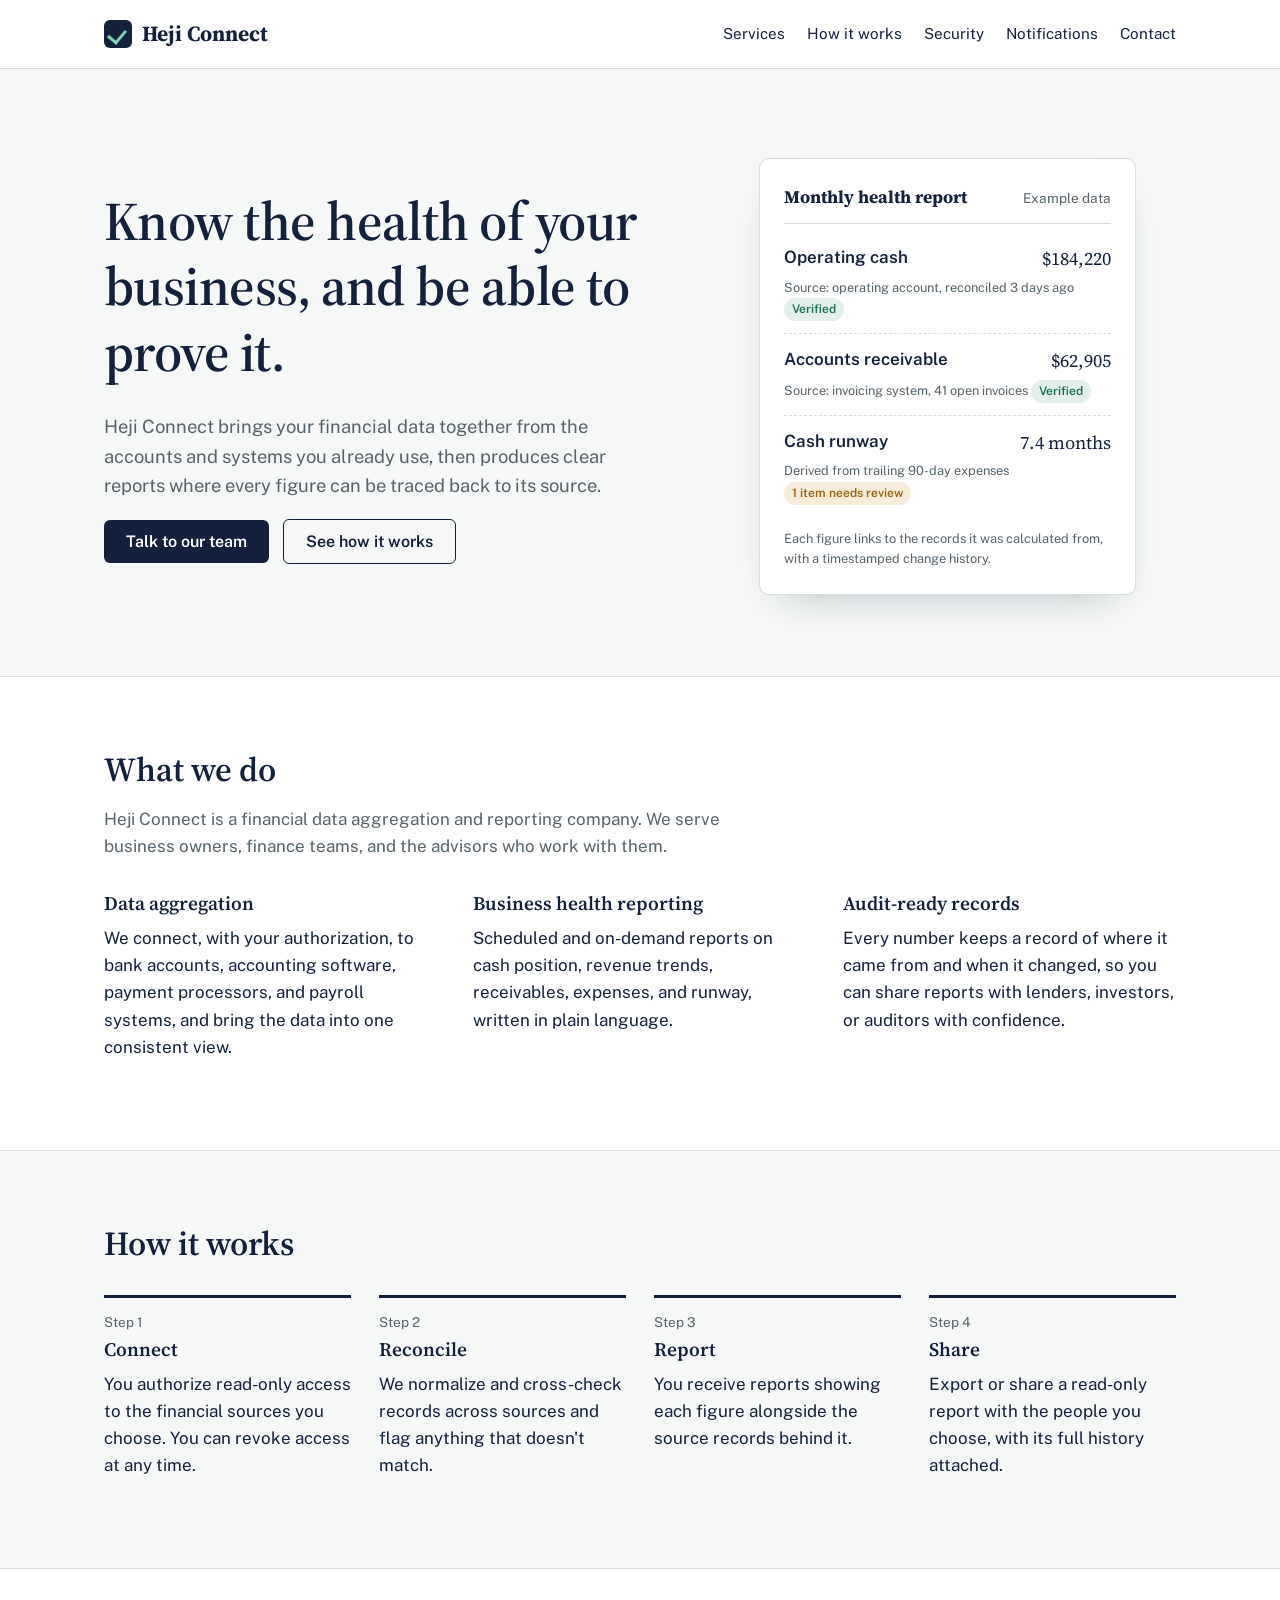
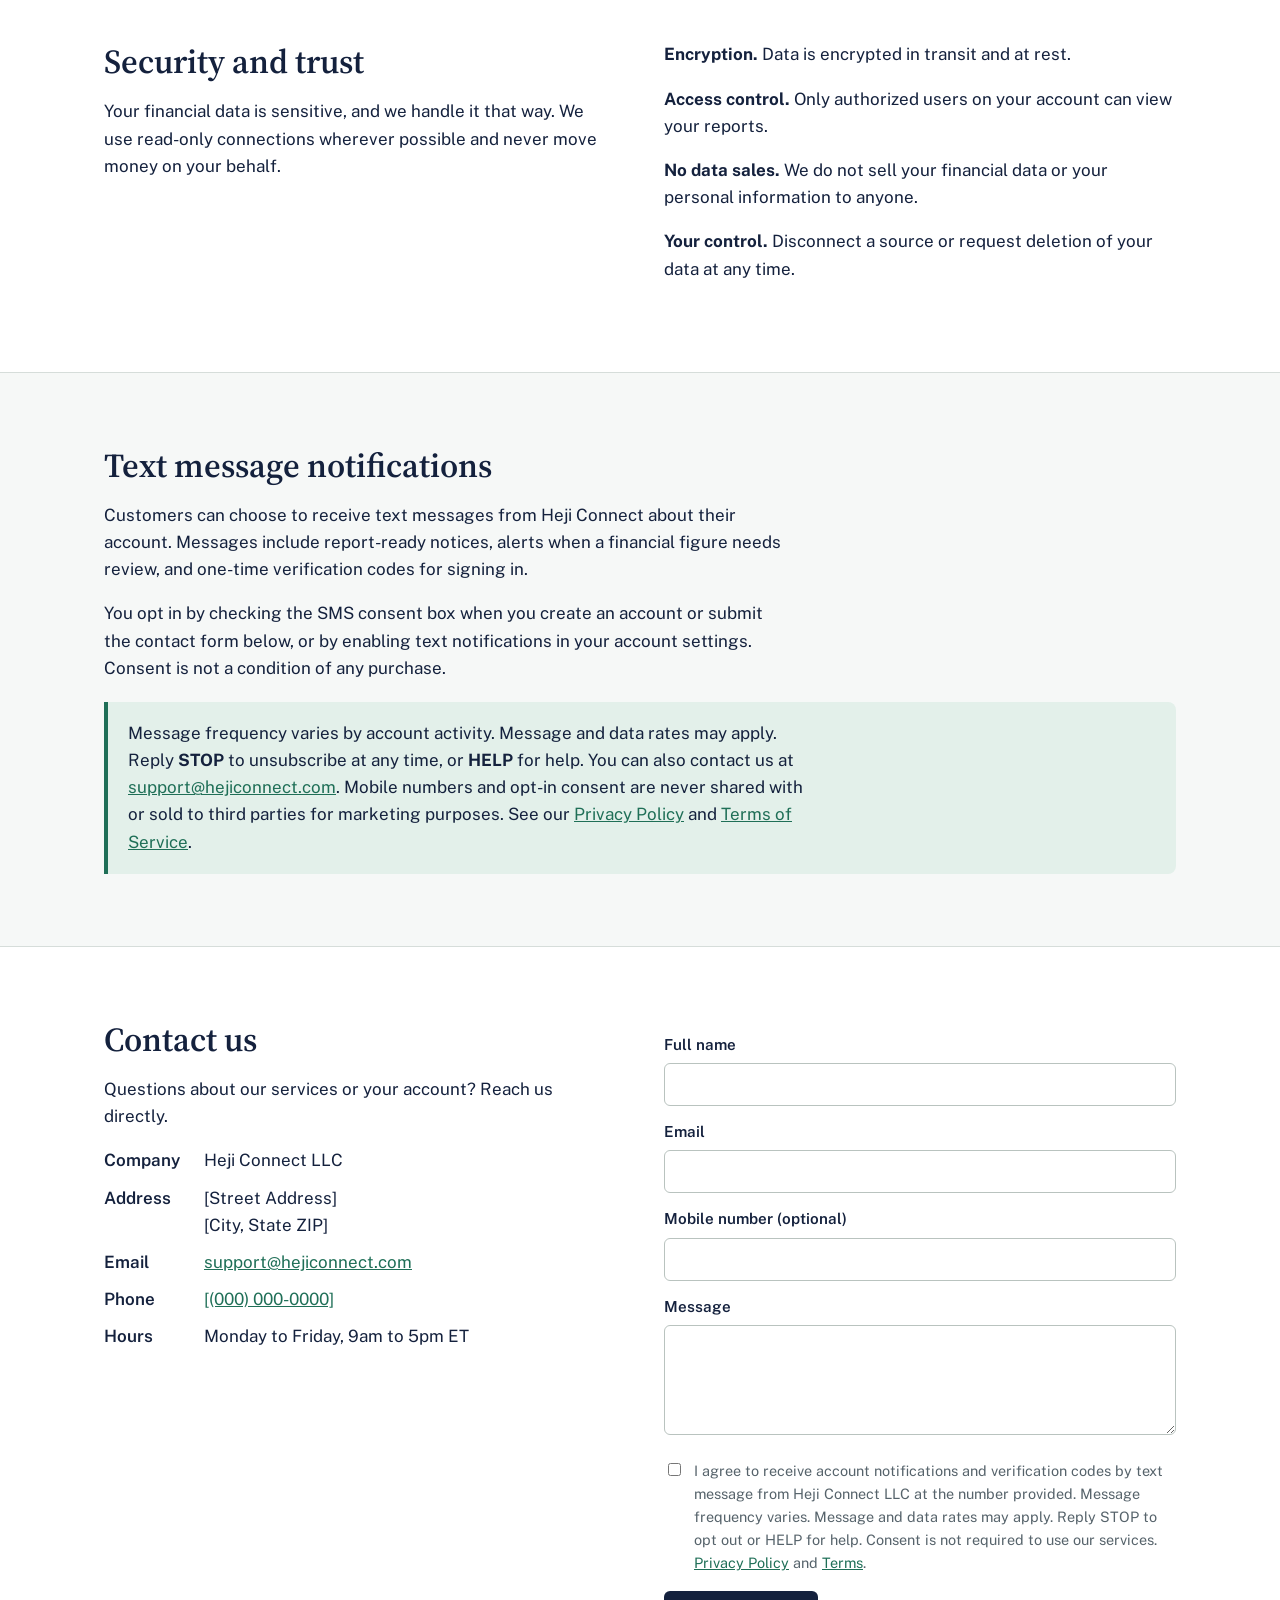
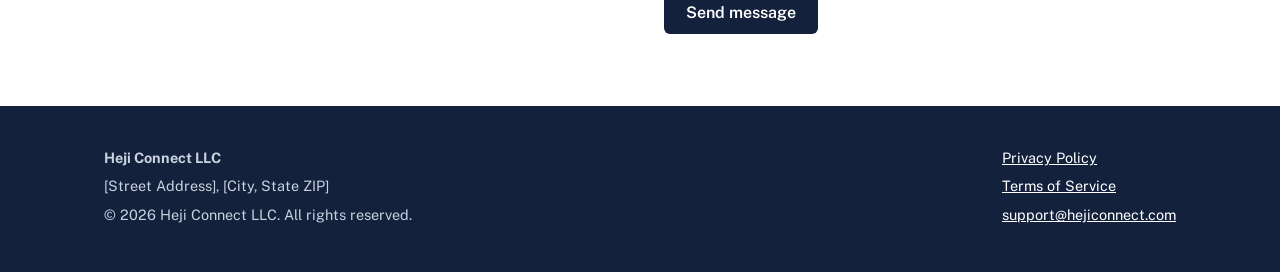
==== index.html @ 3a5df254 "initial code commit" ====
<!DOCTYPE html>
<html lang="en">
<head>
<meta charset="utf-8">
<meta name="viewport" content="width=device-width, initial-scale=1">
<title>Heji Connect LLC | Auditable Financial Data Aggregation and Reporting</title>
<meta name="description" content="Heji Connect LLC aggregates business financial data from connected sources and delivers auditable, source-traced reports on business health.">
<link rel="preconnect" href="https://fonts.googleapis.com">
<link rel="preconnect" href="https://fonts.gstatic.com" crossorigin>
<link href="https://fonts.googleapis.com/css2?family=Public+Sans:wght@400;600&family=Source+Serif+4:opsz,wght@8..60,600;8..60,700&display=swap" rel="stylesheet">
<link rel="stylesheet" href="styles.css">
</head>
<body>

<header class="site">
  <div class="wrap">
    <a class="brand" href="index.html"><span class="brand-mark" aria-hidden="true"></span>Heji Connect</a>
    <nav aria-label="Main">
      <ul>
        <li><a href="#services">Services</a></li>
        <li><a href="#how">How it works</a></li>
        <li><a href="#security">Security</a></li>
        <li><a href="#messaging">Notifications</a></li>
        <li><a href="#contact">Contact</a></li>
      </ul>
    </nav>
  </div>
</header>

<main>
  <div class="hero">
    <div class="wrap">
      <div>
        <h1>Know the health of your business, and be able to prove it.</h1>
        <p class="lead">Heji Connect brings your financial data together from the accounts and systems you already use, then produces clear reports where every figure can be traced back to its source.</p>
        <a class="btn" href="#contact">Talk to our team</a>
        <a class="btn secondary" href="#how">See how it works</a>
      </div>

      <figure class="report" aria-label="Example business health report">
        <div class="report-head">
          <strong>Monthly health report</strong>
          <span>Example data</span>
        </div>
        <div class="row">
          <span class="label">Operating cash</span><span class="val">$184,220</span>
          <span class="src">Source: operating account, reconciled 3 days ago <span class="badge">Verified</span></span>
        </div>
        <div class="row">
          <span class="label">Accounts receivable</span><span class="val">$62,905</span>
          <span class="src">Source: invoicing system, 41 open invoices <span class="badge">Verified</span></span>
        </div>
        <div class="row">
          <span class="label">Cash runway</span><span class="val">7.4 months</span>
          <span class="src">Derived from trailing 90-day expenses <span class="badge flag">1 item needs review</span></span>
        </div>
        <figcaption class="report-foot">Each figure links to the records it was calculated from, with a timestamped change history.</figcaption>
      </figure>
    </div>
  </div>

  <section id="services" class="alt">
    <div class="wrap">
      <h2>What we do</h2>
      <p class="muted">Heji Connect is a financial data aggregation and reporting company. We serve business owners, finance teams, and the advisors who work with them.</p>
      <div class="grid3">
        <div>
          <h3>Data aggregation</h3>
          <p>We connect, with your authorization, to bank accounts, accounting software, payment processors, and payroll systems, and bring the data into one consistent view.</p>
        </div>
        <div>
          <h3>Business health reporting</h3>
          <p>Scheduled and on-demand reports on cash position, revenue trends, receivables, expenses, and runway, written in plain language.</p>
        </div>
        <div>
          <h3>Audit-ready records</h3>
          <p>Every number keeps a record of where it came from and when it changed, so you can share reports with lenders, investors, or auditors with confidence.</p>
        </div>
      </div>
    </div>
  </section>

  <section id="how">
    <div class="wrap">
      <h2>How it works</h2>
      <ol class="steps">
        <li><h3>Connect</h3><p>You authorize read-only access to the financial sources you choose. You can revoke access at any time.</p></li>
        <li><h3>Reconcile</h3><p>We normalize and cross-check records across sources and flag anything that doesn't match.</p></li>
        <li><h3>Report</h3><p>You receive reports showing each figure alongside the source records behind it.</p></li>
        <li><h3>Share</h3><p>Export or share a read-only report with the people you choose, with its full history attached.</p></li>
      </ol>
    </div>
  </section>

  <section id="security" class="alt">
    <div class="wrap grid2">
      <div>
        <h2>Security and trust</h2>
        <p>Your financial data is sensitive, and we handle it that way. We use read-only connections wherever possible and never move money on your behalf.</p>
      </div>
      <div>
        <p><strong>Encryption.</strong> Data is encrypted in transit and at rest.</p>
        <p><strong>Access control.</strong> Only authorized users on your account can view your reports.</p>
        <p><strong>No data sales.</strong> We do not sell your financial data or your personal information to anyone.</p>
        <p><strong>Your control.</strong> Disconnect a source or request deletion of your data at any time.</p>
      </div>
    </div>
  </section>

  <section id="messaging">
    <div class="wrap">
      <h2>Text message notifications</h2>
      <p>Customers can choose to receive text messages from Heji Connect about their account. Messages include report-ready notices, alerts when a financial figure needs review, and one-time verification codes for signing in.</p>
      <p>You opt in by checking the SMS consent box when you create an account or submit the contact form below, or by enabling text notifications in your account settings. Consent is not a condition of any purchase.</p>
      <div class="notice">
        <p>Message frequency varies by account activity. Message and data rates may apply. Reply <strong>STOP</strong> to unsubscribe at any time, or <strong>HELP</strong> for help. You can also contact us at <a href="mailto:support@hejiconnect.com">support@hejiconnect.com</a>. Mobile numbers and opt-in consent are never shared with or sold to third parties for marketing purposes. See our <a href="privacy.html">Privacy Policy</a> and <a href="terms.html">Terms of Service</a>.</p>
      </div>
    </div>
  </section>

  <section id="contact" class="alt">
    <div class="wrap grid2">
      <div>
        <h2>Contact us</h2>
        <p>Questions about our services or your account? Reach us directly.</p>
        <dl class="contact">
          <dt>Company</dt><dd>Heji Connect LLC</dd>
          <dt>Address</dt><dd>[Street Address]<br>[City, State ZIP]</dd>
          <dt>Email</dt><dd><a href="mailto:support@hejiconnect.com">support@hejiconnect.com</a></dd>
          <dt>Phone</dt><dd><a href="tel:+10000000000">[(000) 000-0000]</a></dd>
          <dt>Hours</dt><dd>Monday to Friday, 9am to 5pm ET</dd>
        </dl>
      </div>
      <form action="mailto:support@hejiconnect.com" method="post" enctype="text/plain">
        <label for="name">Full name</label>
        <input id="name" name="name" autocomplete="name" required>
        <label for="email">Email</label>
        <input id="email" name="email" type="email" autocomplete="email" required>
        <label for="phone">Mobile number (optional)</label>
        <input id="phone" name="phone" type="tel" autocomplete="tel">
        <label for="msg">Message</label>
        <textarea id="msg" name="message" required></textarea>
        <label class="check">
          <input type="checkbox" name="sms_consent" value="yes">
          <span>I agree to receive account notifications and verification codes by text message from Heji Connect LLC at the number provided. Message frequency varies. Message and data rates may apply. Reply STOP to opt out or HELP for help. Consent is not required to use our services. <a href="privacy.html">Privacy Policy</a> and <a href="terms.html">Terms</a>.</span>
        </label>
        <button class="btn" type="submit">Send message</button>
      </form>
    </div>
  </section>
</main>

<footer>
  <div class="wrap">
    <div>
      <p><strong>Heji Connect LLC</strong></p>
      <p>[Street Address], [City, State ZIP]</p>
      <p>&copy; <span id="yr">2026</span> Heji Connect LLC. All rights reserved.</p>
    </div>
    <div>
      <p><a href="privacy.html">Privacy Policy</a></p>
      <p><a href="terms.html">Terms of Service</a></p>
      <p><a href="mailto:support@hejiconnect.com">support@hejiconnect.com</a></p>
    </div>
  </div>
</footer>
<script>document.getElementById("yr").textContent=new Date().getFullYear();</script>
</body>
</html>
---- styles.css ----
:root{
  --ink:#14213D;--slate:#56636B;--paper:#F6F8F7;--white:#FFFFFF;
  --rule:#D6DDDA;--verify:#1F6F57;--verify-soft:#E3F0EA;--flag:#9A6414;
  --serif:"Source Serif 4",Georgia,"Times New Roman",serif;
  --sans:"Public Sans",system-ui,-apple-system,"Segoe UI",Roboto,sans-serif;
}
*{box-sizing:border-box}
html{scroll-behavior:smooth}
@media (prefers-reduced-motion:reduce){html{scroll-behavior:auto}}
body{margin:0;background:var(--paper);color:var(--ink);font:17px/1.6 var(--sans)}
a{color:var(--verify)}
a:focus-visible,button:focus-visible{outline:3px solid var(--verify);outline-offset:3px}
.wrap{max-width:1120px;margin:0 auto;padding:0 24px}
h1,h2,h3{font-family:var(--serif);font-weight:600;line-height:1.2;margin:0 0 .5em}
h1{font-size:clamp(2.2rem,5vw,3.4rem);letter-spacing:-.01em}
h2{font-size:clamp(1.6rem,3vw,2.1rem)}
h3{font-size:1.2rem}
p{margin:0 0 1em;max-width:68ch}
.muted{color:var(--slate)}

/* header */
header.site{background:var(--white);border-bottom:1px solid var(--rule)}
header.site .wrap{display:flex;align-items:center;justify-content:space-between;gap:16px;min-height:68px;flex-wrap:wrap}
.brand{font-family:var(--serif);font-weight:700;font-size:1.35rem;color:var(--ink);text-decoration:none;display:flex;align-items:center;gap:10px}
.brand-mark{width:28px;height:28px;border-radius:6px;background:var(--ink);position:relative}
.brand-mark::after{content:"";position:absolute;left:7px;top:6px;width:9px;height:14px;border-right:3px solid #7FD1B0;border-bottom:3px solid #7FD1B0;transform:rotate(40deg)}
nav ul{list-style:none;display:flex;gap:22px;margin:0;padding:0;flex-wrap:wrap}
nav a{color:var(--ink);text-decoration:none;font-size:.95rem}
nav a:hover{color:var(--verify)}

/* hero */
.hero{padding:72px 0 64px}
.hero .wrap{display:grid;grid-template-columns:1.1fr .9fr;gap:56px;align-items:center}
.hero p.lead{font-size:1.15rem;color:var(--slate)}
.btn{display:inline-block;padding:12px 22px;border-radius:6px;background:var(--ink);color:#fff;text-decoration:none;font-weight:600;border:0;font:600 1rem var(--sans);cursor:pointer}
.btn:hover{background:#0c1528}
.btn.secondary{background:transparent;color:var(--ink);border:1px solid var(--ink);margin-left:10px}

/* the signature element: a sample report with provenance on each figure */
.report{background:var(--white);border:1px solid var(--rule);border-radius:10px;padding:24px;box-shadow:0 18px 40px -24px rgba(20,33,61,.35)}
.report-head{display:flex;justify-content:space-between;align-items:baseline;border-bottom:1px solid var(--rule);padding-bottom:12px;margin-bottom:8px}
.report-head strong{font-family:var(--serif);font-size:1.1rem}
.report-head span{font-size:.85rem;color:var(--slate)}
.row{display:grid;grid-template-columns:1fr auto;gap:4px 12px;padding:12px 0;border-bottom:1px dashed var(--rule)}
.row:last-of-type{border-bottom:0}
.row .label{font-weight:600}
.row .val{font-family:var(--serif);font-size:1.15rem;text-align:right}
.row .src{grid-column:1/-1;font-size:.8rem;color:var(--slate)}
.badge{display:inline-block;font-size:.75rem;padding:2px 8px;border-radius:99px;background:var(--verify-soft);color:var(--verify);font-weight:600}
.badge.flag{background:#F7ECDA;color:var(--flag)}
.report-foot{margin-top:12px;font-size:.8rem;color:var(--slate)}

/* sections */
section{padding:72px 0;border-top:1px solid var(--rule)}
section.alt{background:var(--white)}
.grid3{display:grid;grid-template-columns:repeat(3,1fr);gap:36px;margin-top:32px}
.grid2{display:grid;grid-template-columns:1fr 1fr;gap:48px}
.steps{list-style:none;counter-reset:s;padding:0;margin:32px 0 0;display:grid;grid-template-columns:repeat(4,1fr);gap:28px}
.steps li{counter-increment:s;border-top:3px solid var(--ink);padding-top:14px}
.steps li::before{content:"Step " counter(s);display:block;font-size:.85rem;color:var(--slate);margin-bottom:4px}
.notice{background:var(--verify-soft);border-left:4px solid var(--verify);padding:18px 20px;border-radius:0 8px 8px 0;margin-top:20px}
.notice p:last-child{margin:0}
dl.contact{display:grid;grid-template-columns:max-content 1fr;gap:10px 24px;margin:0}
dl.contact dt{font-weight:600}
dl.contact dd{margin:0}

/* form */
form label{display:block;font-weight:600;margin:14px 0 6px;font-size:.95rem}
form input,form textarea{width:100%;padding:11px 12px;border:1px solid #B9C3BF;border-radius:6px;font:1rem var(--sans);background:#fff;color:var(--ink)}
form textarea{min-height:110px;resize:vertical}
.check{display:flex;gap:10px;align-items:flex-start;margin:16px 0;font-weight:400;font-size:.9rem;color:var(--slate)}
.check input{width:auto;margin-top:4px}

/* legal pages */
.legal{padding:56px 0 80px}
.legal .wrap{max-width:780px}
.legal h2{font-size:1.4rem;margin-top:1.8em}
.legal li{margin-bottom:.4em}

/* footer */
footer{background:var(--ink);color:#C9D2DE;padding:40px 0;font-size:.9rem}
footer .wrap{display:flex;justify-content:space-between;gap:24px;flex-wrap:wrap}
footer a{color:#fff}
footer p{margin:0 0 .4em}

@media (max-width:900px){
  .hero .wrap,.grid2{grid-template-columns:1fr}
  .grid3{grid-template-columns:1fr}
  .steps{grid-template-columns:1fr 1fr}
}
@media (max-width:520px){
  .steps{grid-template-columns:1fr}
  .btn.secondary{margin:10px 0 0}
}
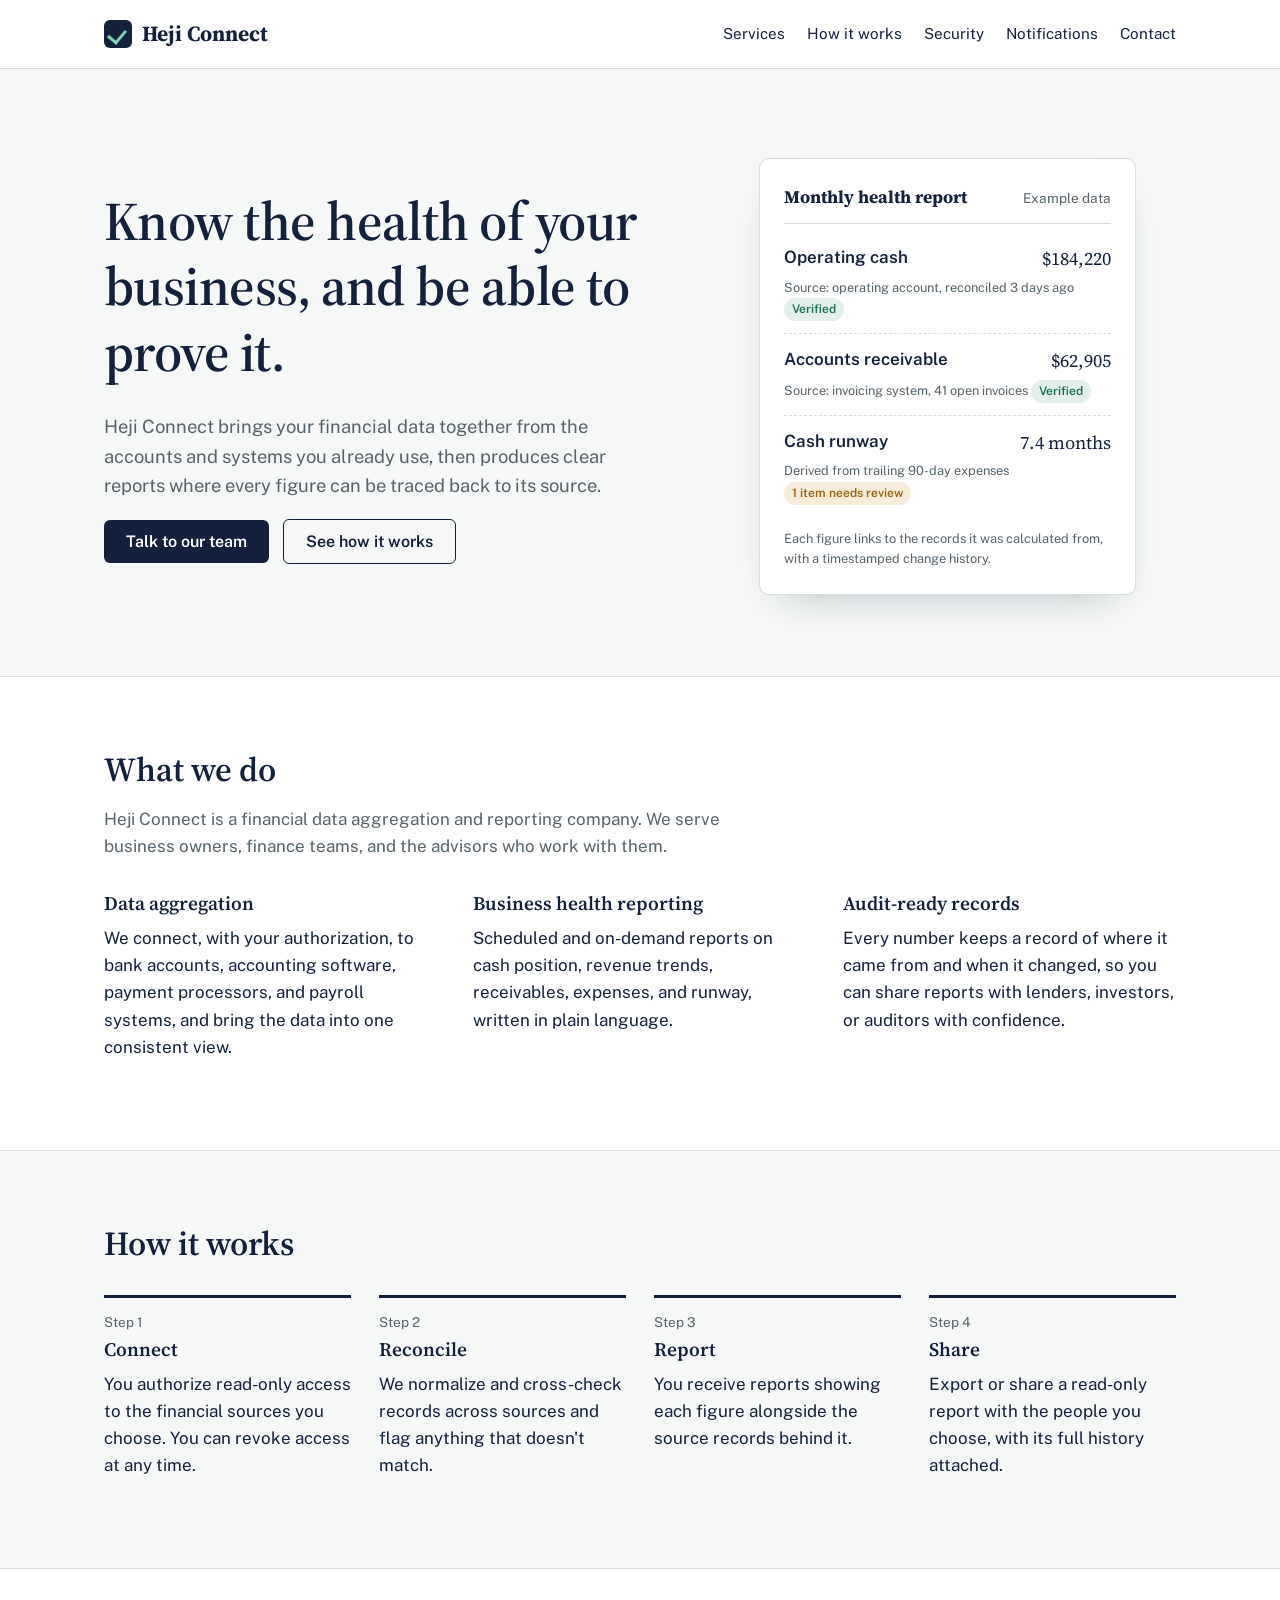
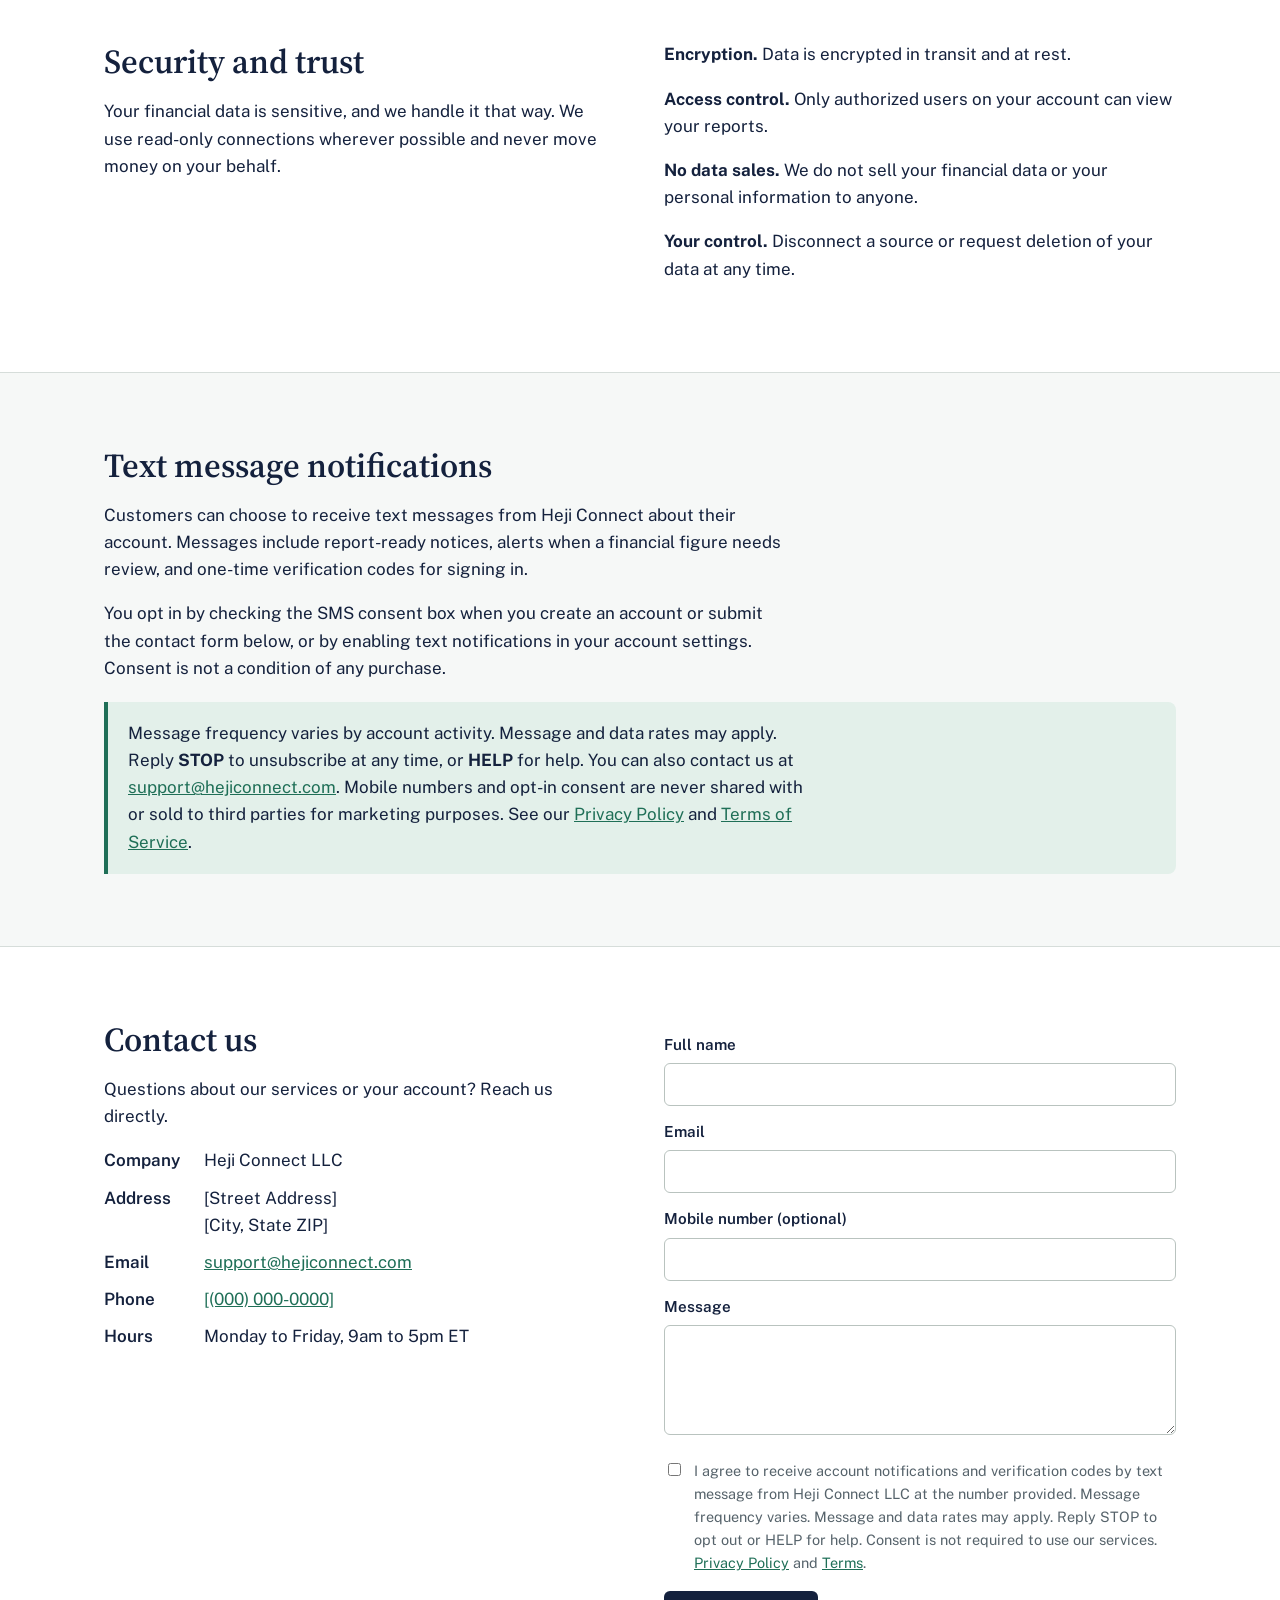
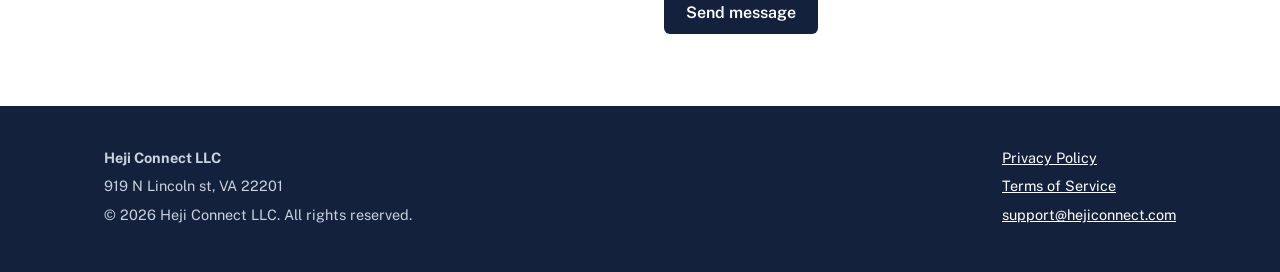
==== commit 7f05530d: "updated business info" ====
--- a/index.html
+++ b/index.html
@@ -154,7 +154,7 @@
   <div class="wrap">
     <div>
       <p><strong>Heji Connect LLC</strong></p>
-      <p>[Street Address], [City, State ZIP]</p>
+      <p>919 N Lincoln st, VA 22201 </p>
       <p>&copy; <span id="yr">2026</span> Heji Connect LLC. All rights reserved.</p>
     </div>
     <div>
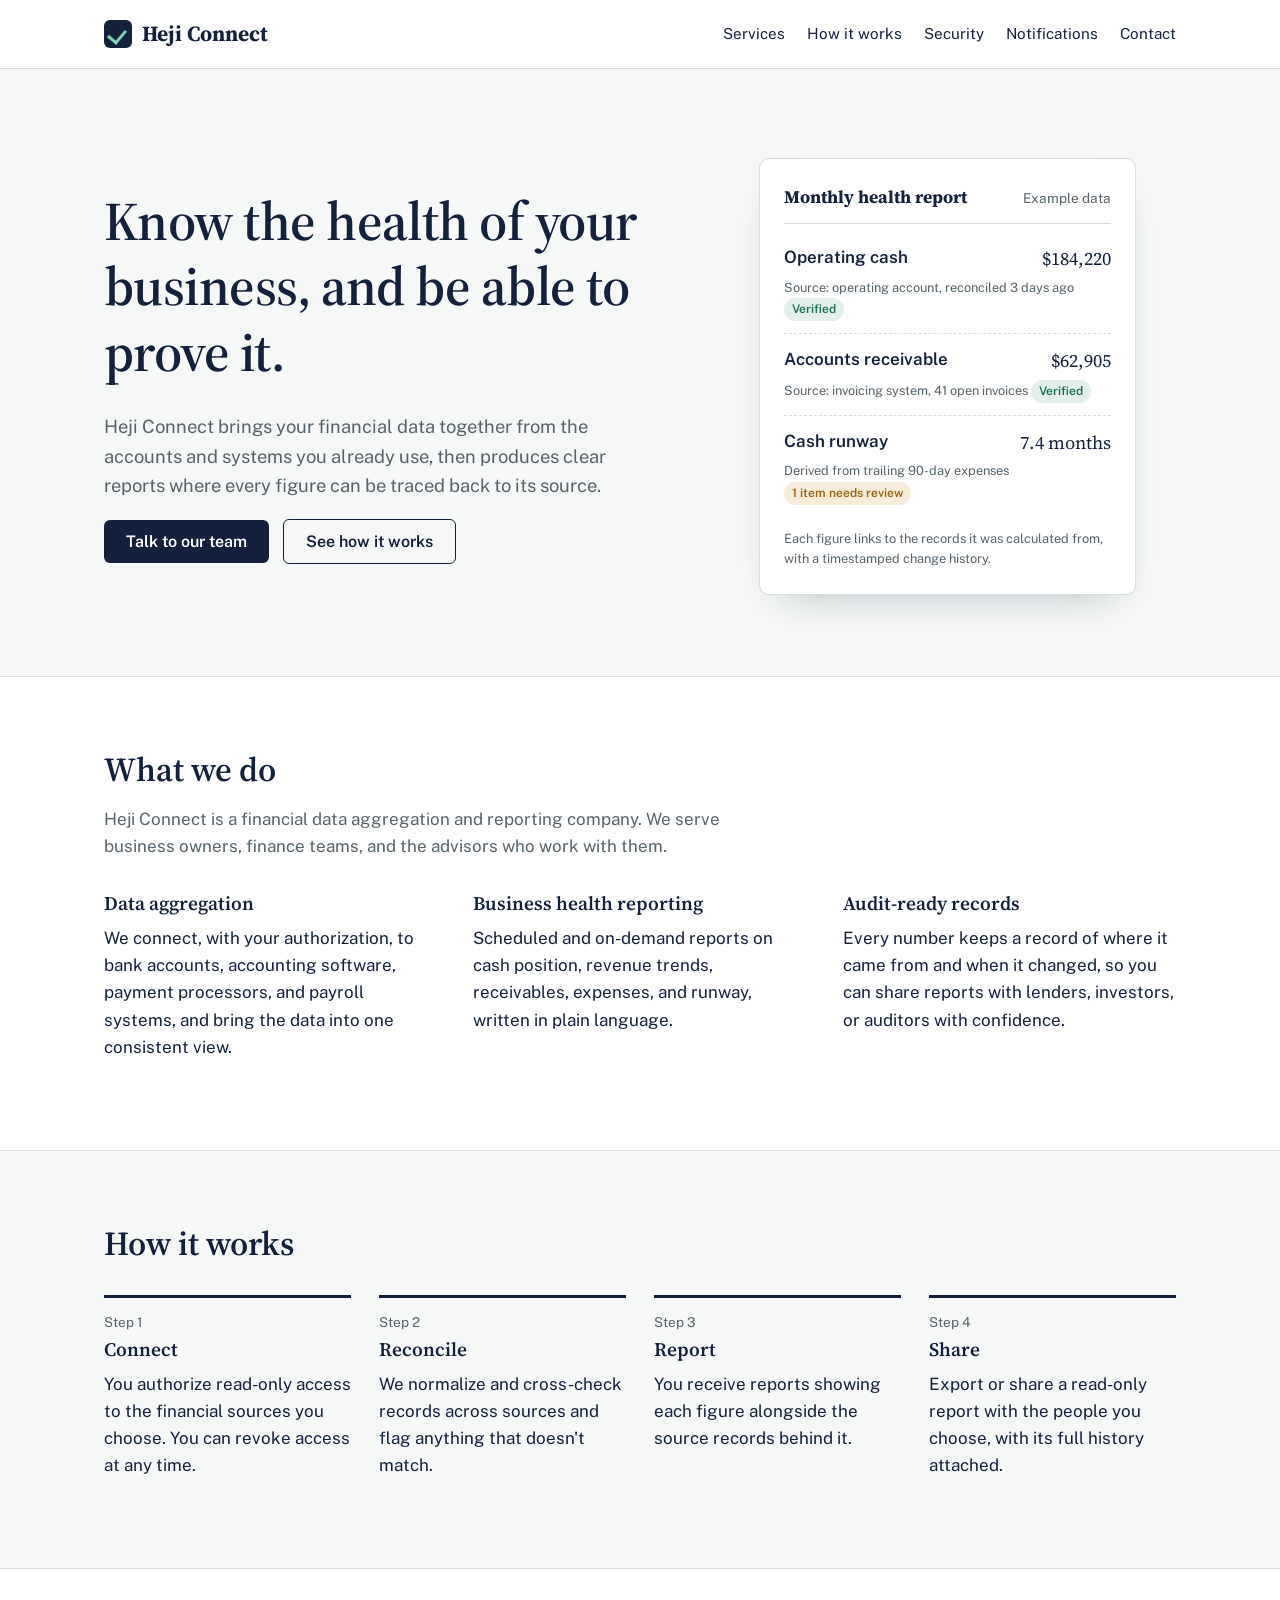
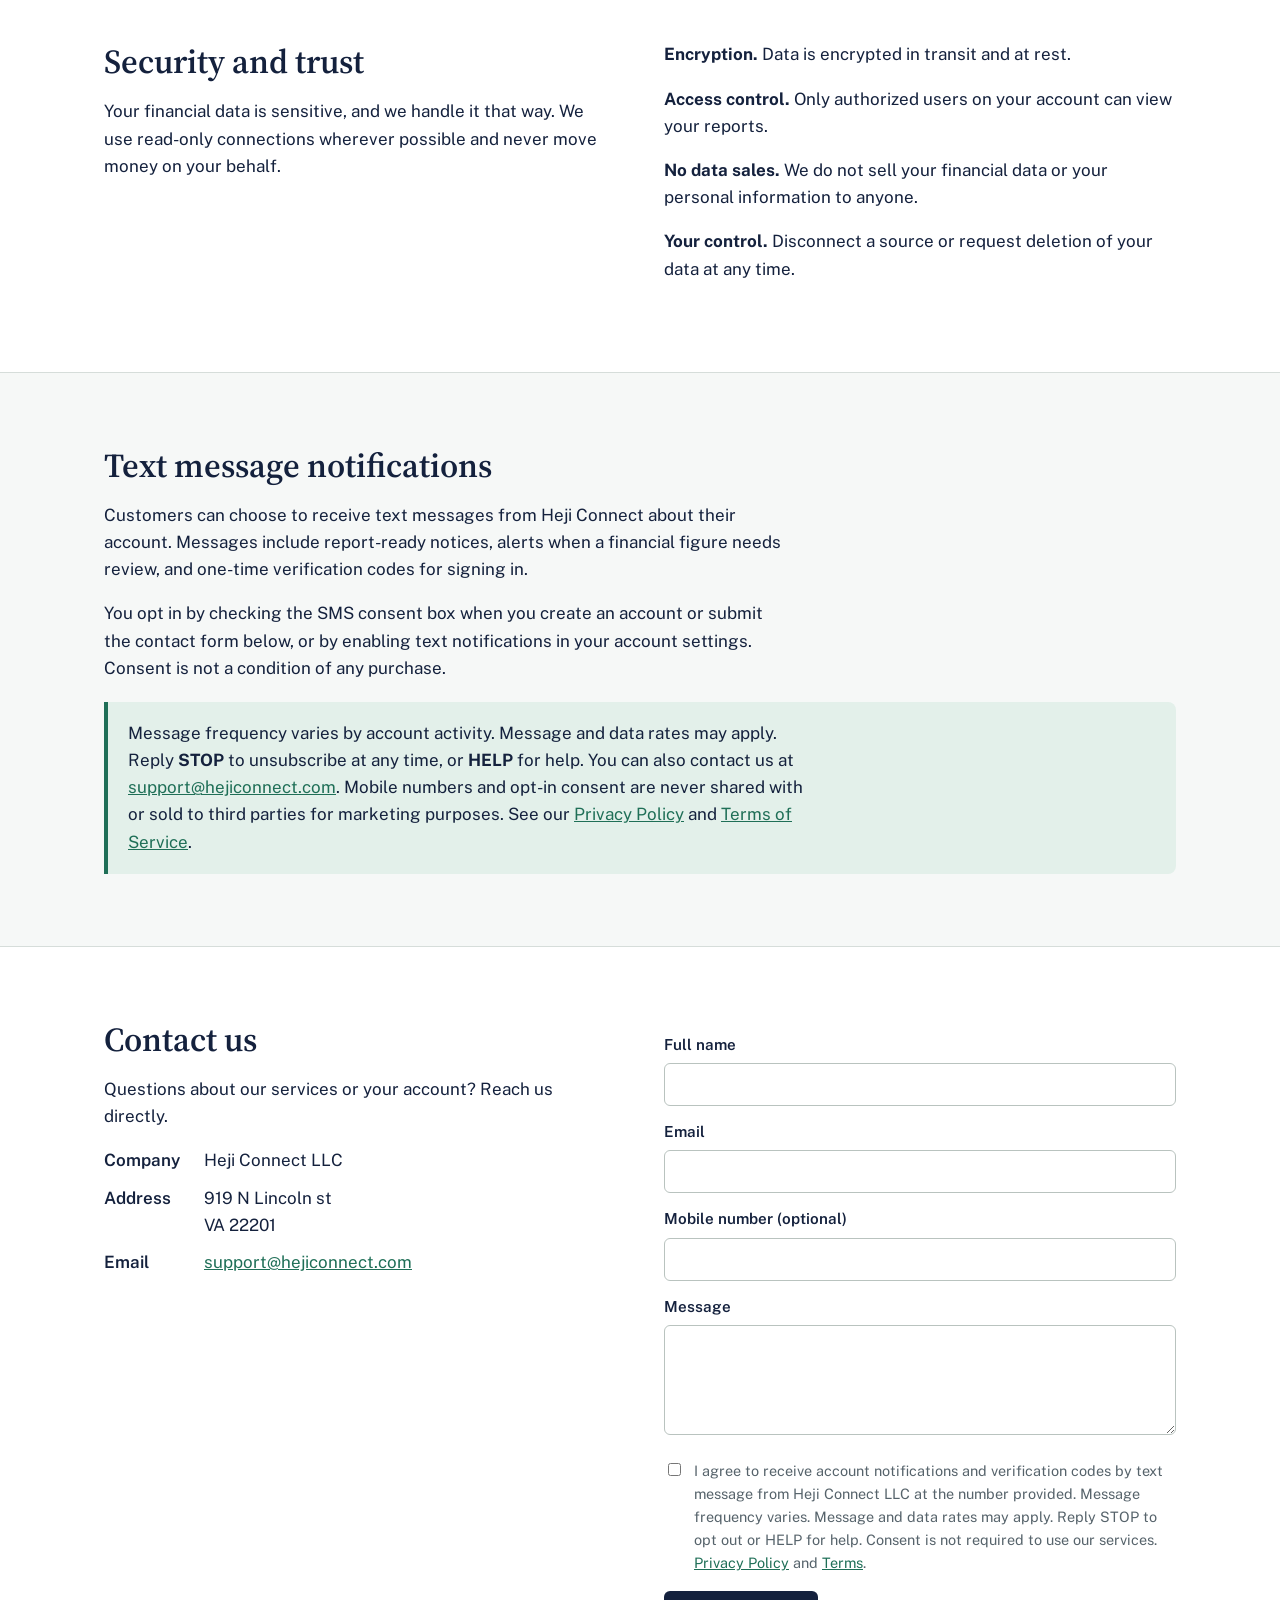
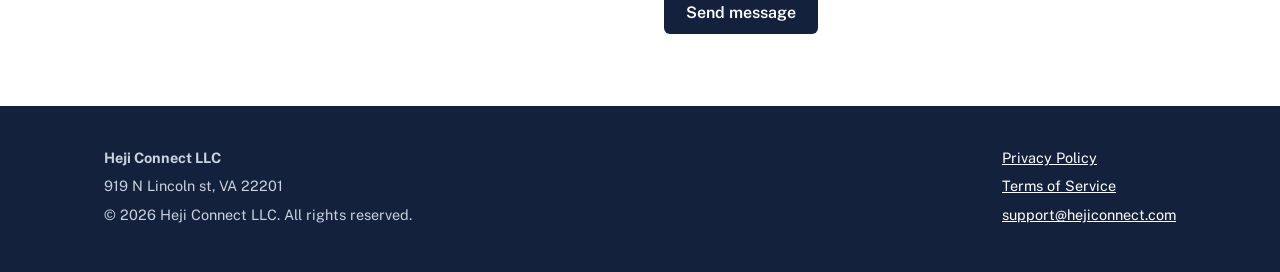
==== commit ff5fe816: "updated contact info again" ====
--- a/index.html
+++ b/index.html
@@ -125,10 +125,10 @@
         <p>Questions about our services or your account? Reach us directly.</p>
         <dl class="contact">
           <dt>Company</dt><dd>Heji Connect LLC</dd>
-          <dt>Address</dt><dd>[Street Address]<br>[City, State ZIP]</dd>
+          <dt>Address</dt><dd>919 N Lincoln st<br>VA 22201</dd>
           <dt>Email</dt><dd><a href="mailto:support@hejiconnect.com">support@hejiconnect.com</a></dd>
-          <dt>Phone</dt><dd><a href="tel:+10000000000">[(000) 000-0000]</a></dd>
-          <dt>Hours</dt><dd>Monday to Friday, 9am to 5pm ET</dd>
+          <!-- <dt>Phone</dt><dd><a href="tel:+10000000000">[(000) 000-0000]</a></dd> -->
+          <!-- <dt>Hours</dt><dd>Monday to Friday, 9am to 5pm ET</dd> -->
         </dl>
       </div>
       <form action="mailto:support@hejiconnect.com" method="post" enctype="text/plain">
@@ -154,7 +154,7 @@
   <div class="wrap">
     <div>
       <p><strong>Heji Connect LLC</strong></p>
-      <p>919 N Lincoln st, VA 22201 </p>
+      <p>919 N Lincoln st, VA 22201</p>
       <p>&copy; <span id="yr">2026</span> Heji Connect LLC. All rights reserved.</p>
     </div>
     <div>
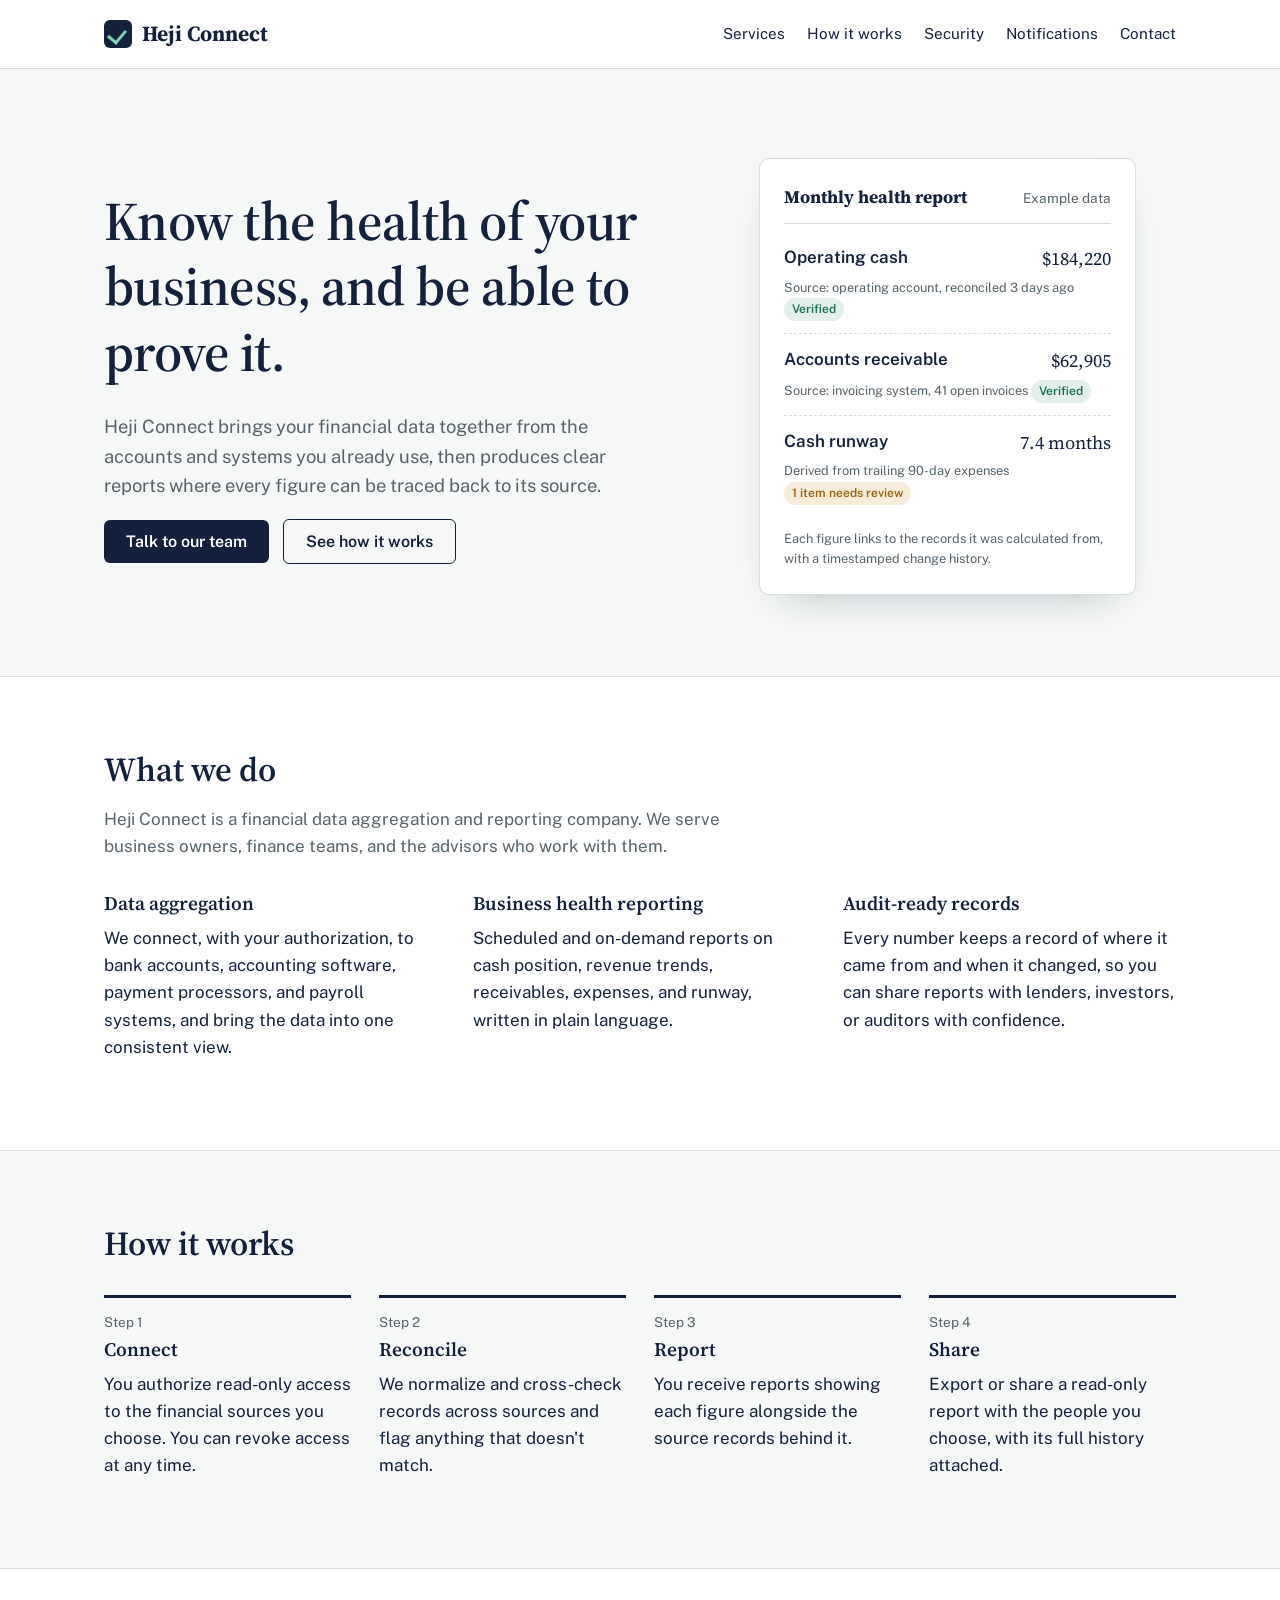
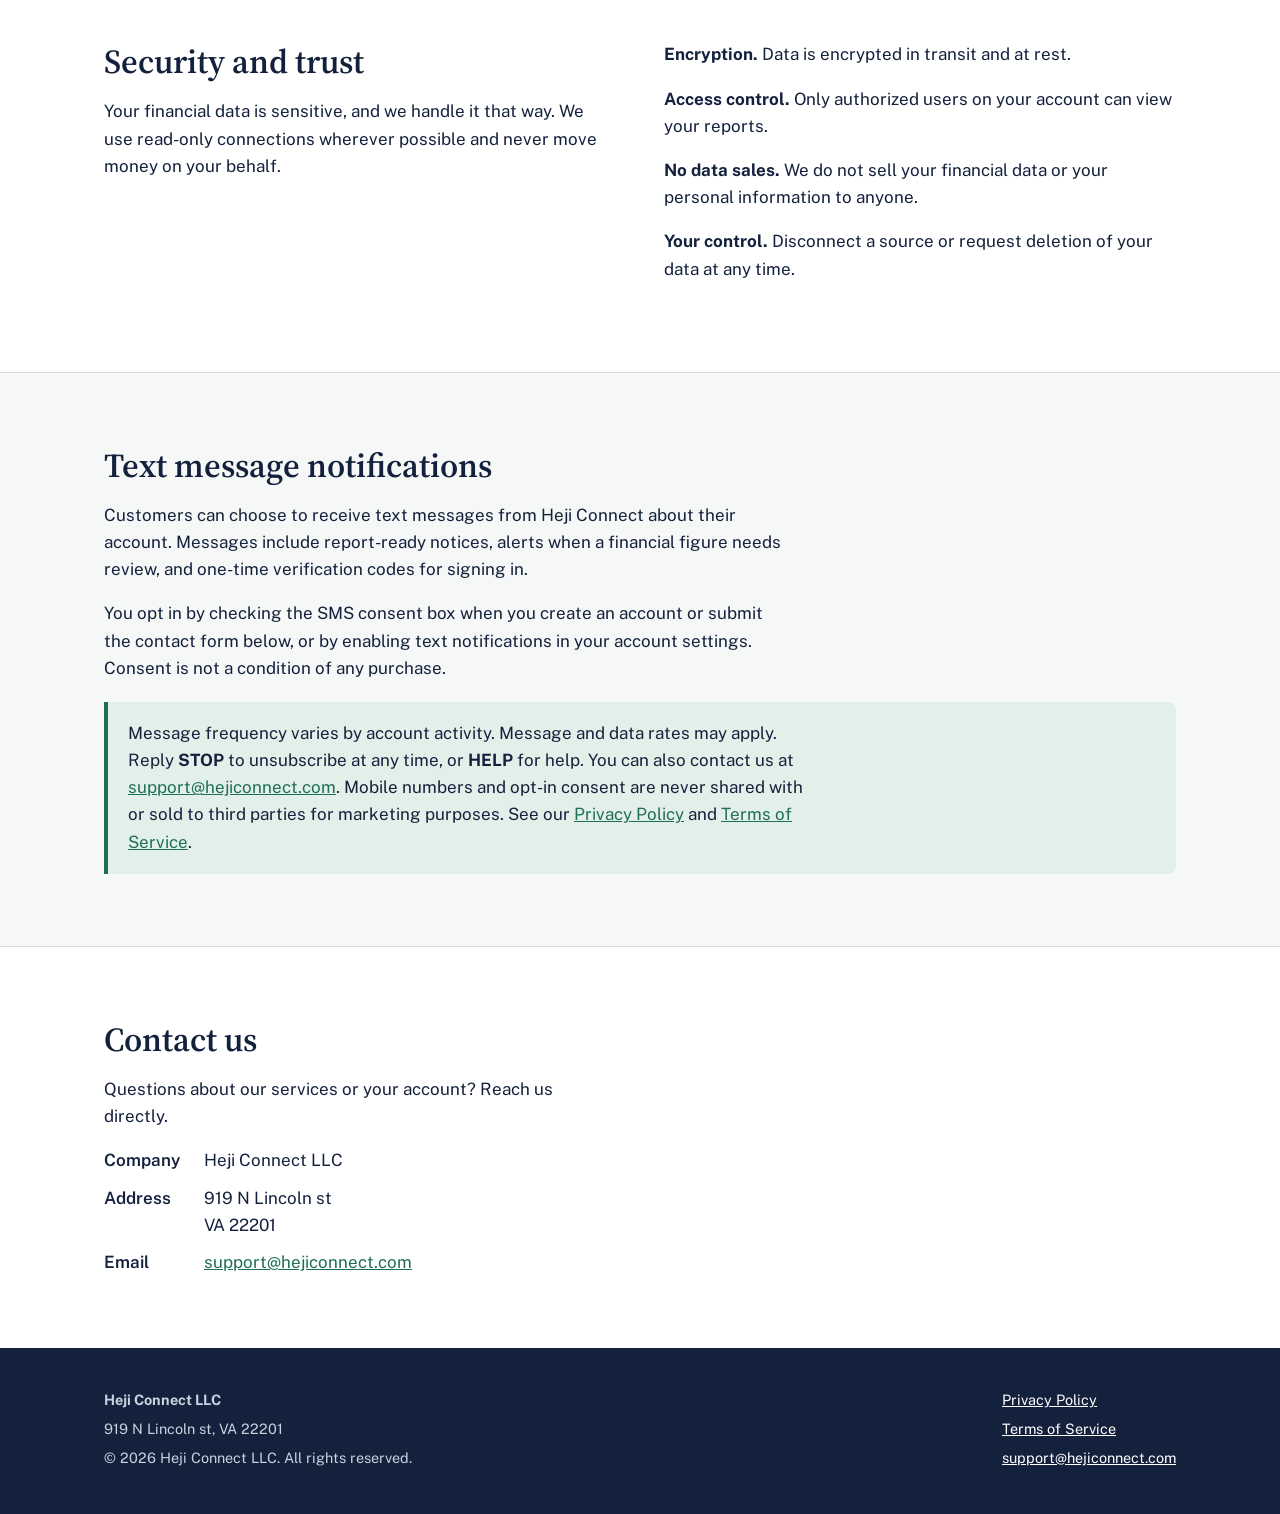
==== commit f07b6c57: "removed contact form for now" ====
--- a/index.html
+++ b/index.html
@@ -131,7 +131,7 @@
           <!-- <dt>Hours</dt><dd>Monday to Friday, 9am to 5pm ET</dd> -->
         </dl>
       </div>
-      <form action="mailto:support@hejiconnect.com" method="post" enctype="text/plain">
+      <!-- <form action="mailto:support@hejiconnect.com" method="post" enctype="text/plain">
         <label for="name">Full name</label>
         <input id="name" name="name" autocomplete="name" required>
         <label for="email">Email</label>
@@ -145,7 +145,7 @@
           <span>I agree to receive account notifications and verification codes by text message from Heji Connect LLC at the number provided. Message frequency varies. Message and data rates may apply. Reply STOP to opt out or HELP for help. Consent is not required to use our services. <a href="privacy.html">Privacy Policy</a> and <a href="terms.html">Terms</a>.</span>
         </label>
         <button class="btn" type="submit">Send message</button>
-      </form>
+      </form> -->
     </div>
   </section>
 </main>
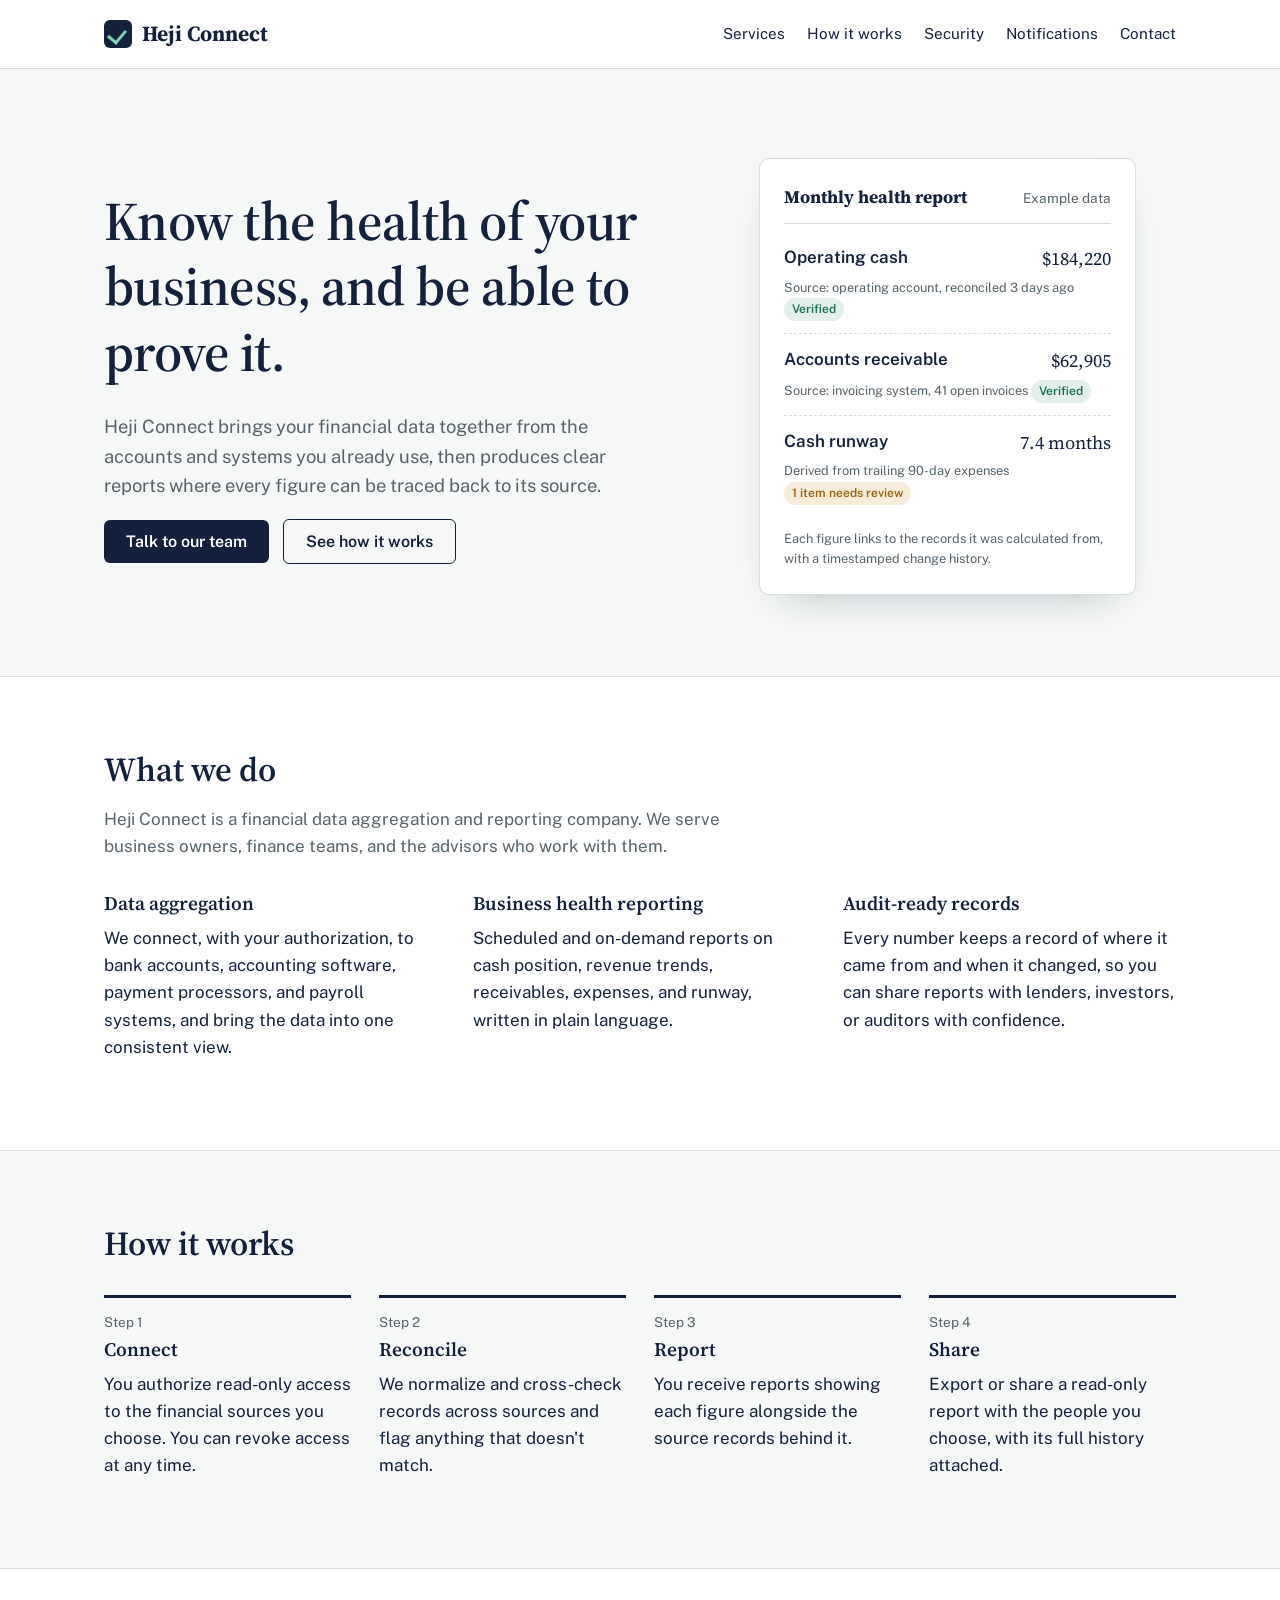
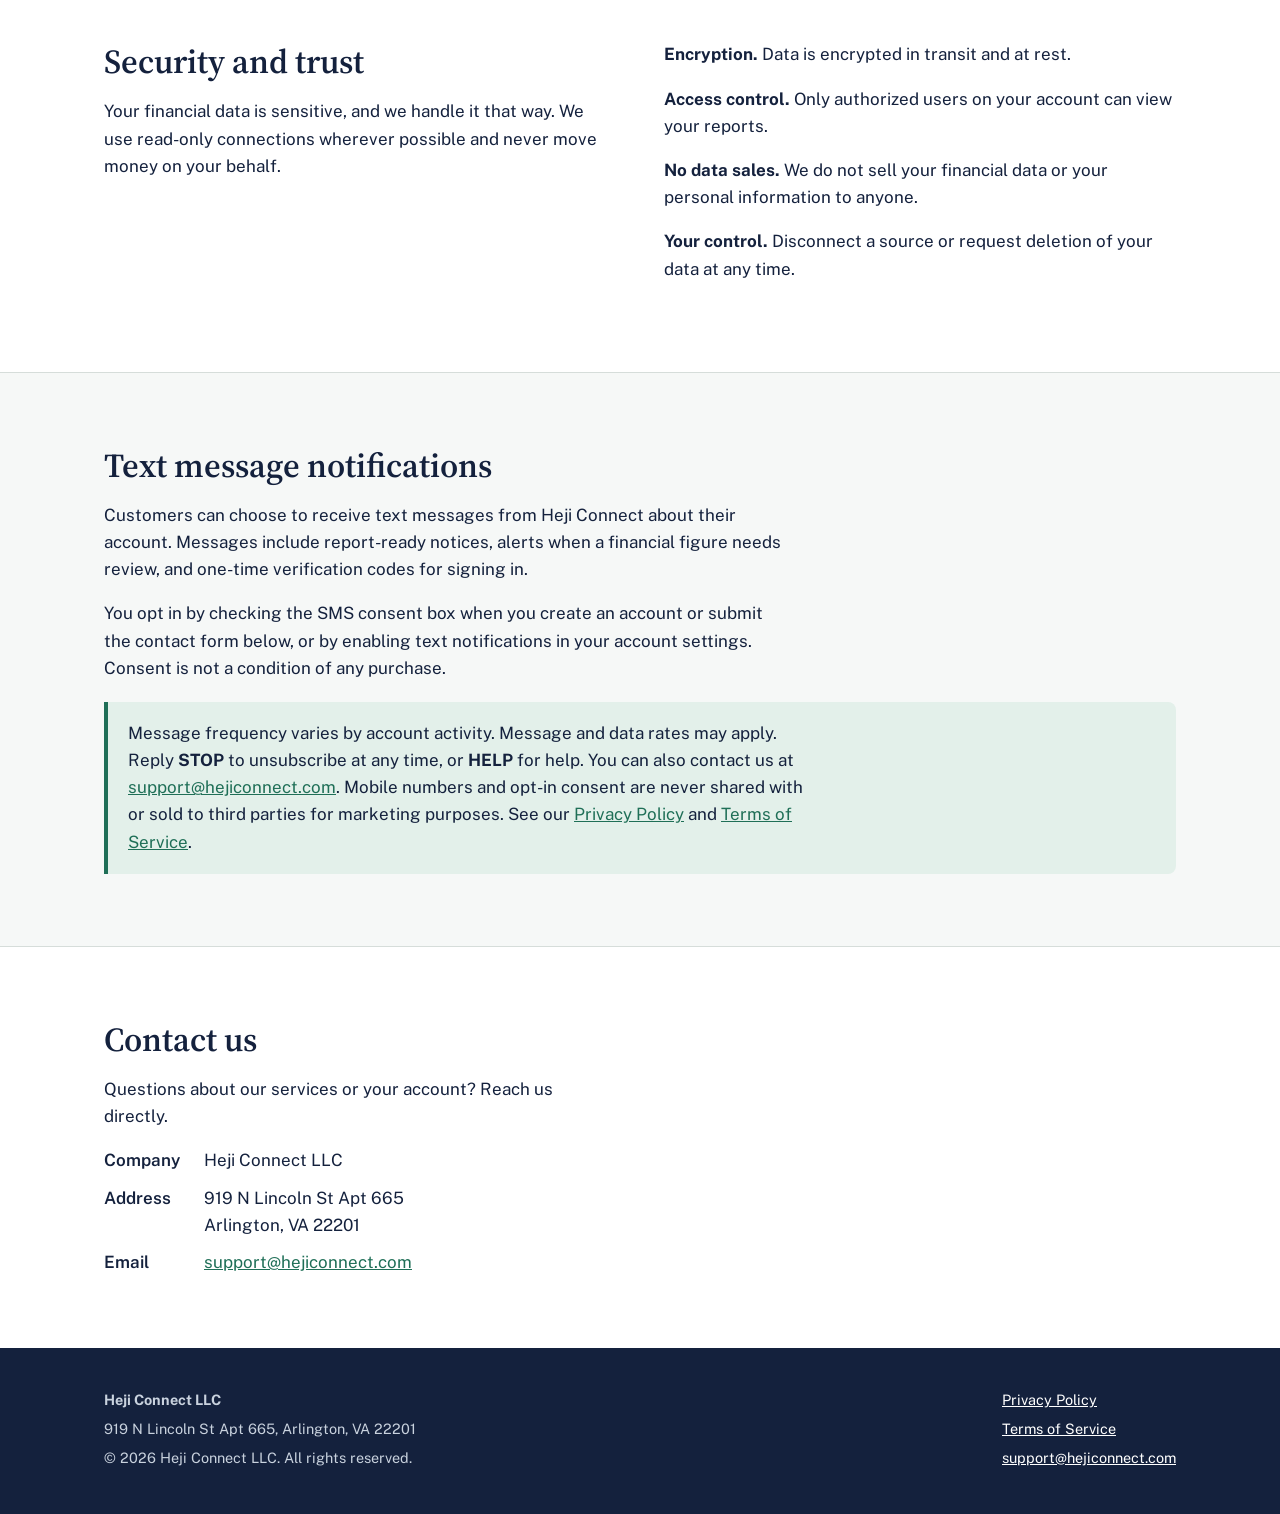
==== commit 8c68e79f: "Update index.html" ====
--- a/index.html
+++ b/index.html
@@ -125,7 +125,7 @@
         <p>Questions about our services or your account? Reach us directly.</p>
         <dl class="contact">
           <dt>Company</dt><dd>Heji Connect LLC</dd>
-          <dt>Address</dt><dd>919 N Lincoln st<br>VA 22201</dd>
+          <dt>Address</dt><dd>919 N Lincoln St Apt 665<br>Arlington, VA 22201</dd>
           <dt>Email</dt><dd><a href="mailto:support@hejiconnect.com">support@hejiconnect.com</a></dd>
           <!-- <dt>Phone</dt><dd><a href="tel:+10000000000">[(000) 000-0000]</a></dd> -->
           <!-- <dt>Hours</dt><dd>Monday to Friday, 9am to 5pm ET</dd> -->
@@ -154,7 +154,7 @@
   <div class="wrap">
     <div>
       <p><strong>Heji Connect LLC</strong></p>
-      <p>919 N Lincoln st, VA 22201</p>
+      <p>919 N Lincoln St Apt 665, Arlington, VA 22201</p>
       <p>&copy; <span id="yr">2026</span> Heji Connect LLC. All rights reserved.</p>
     </div>
     <div>
